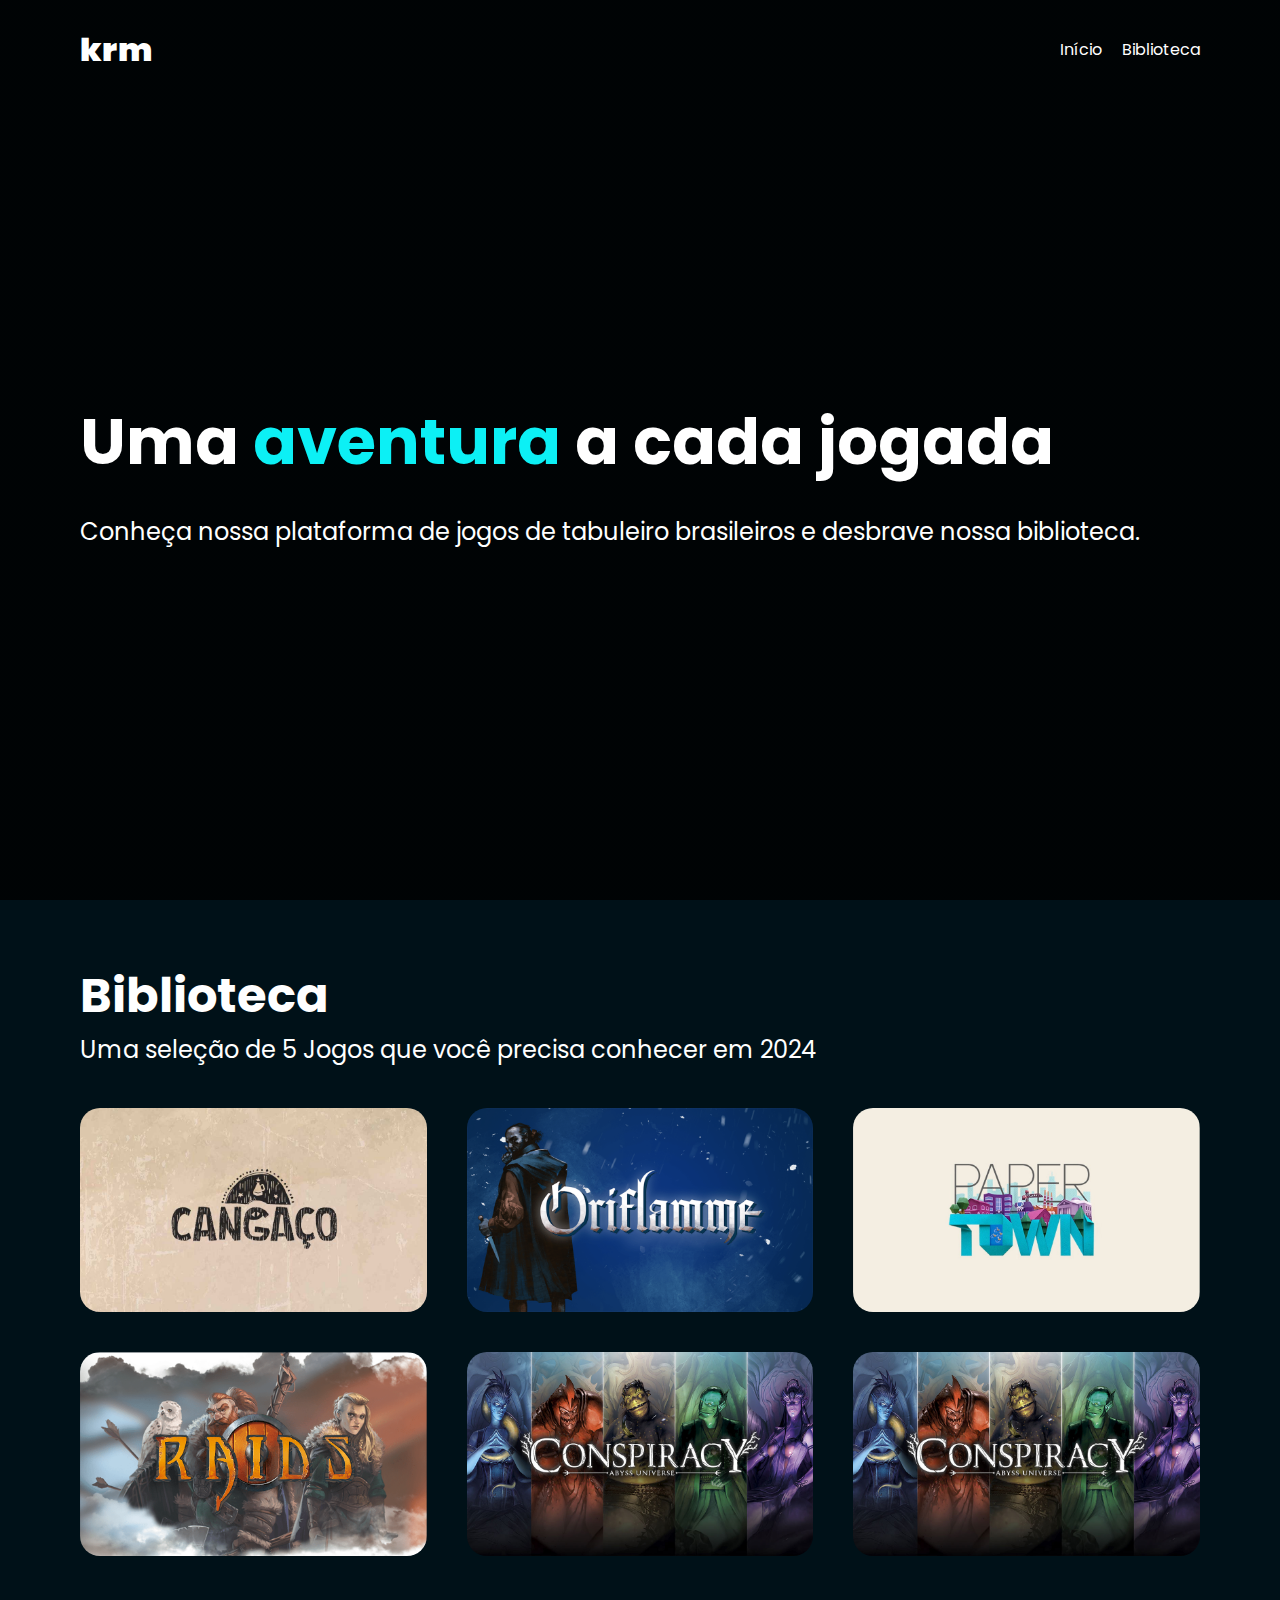
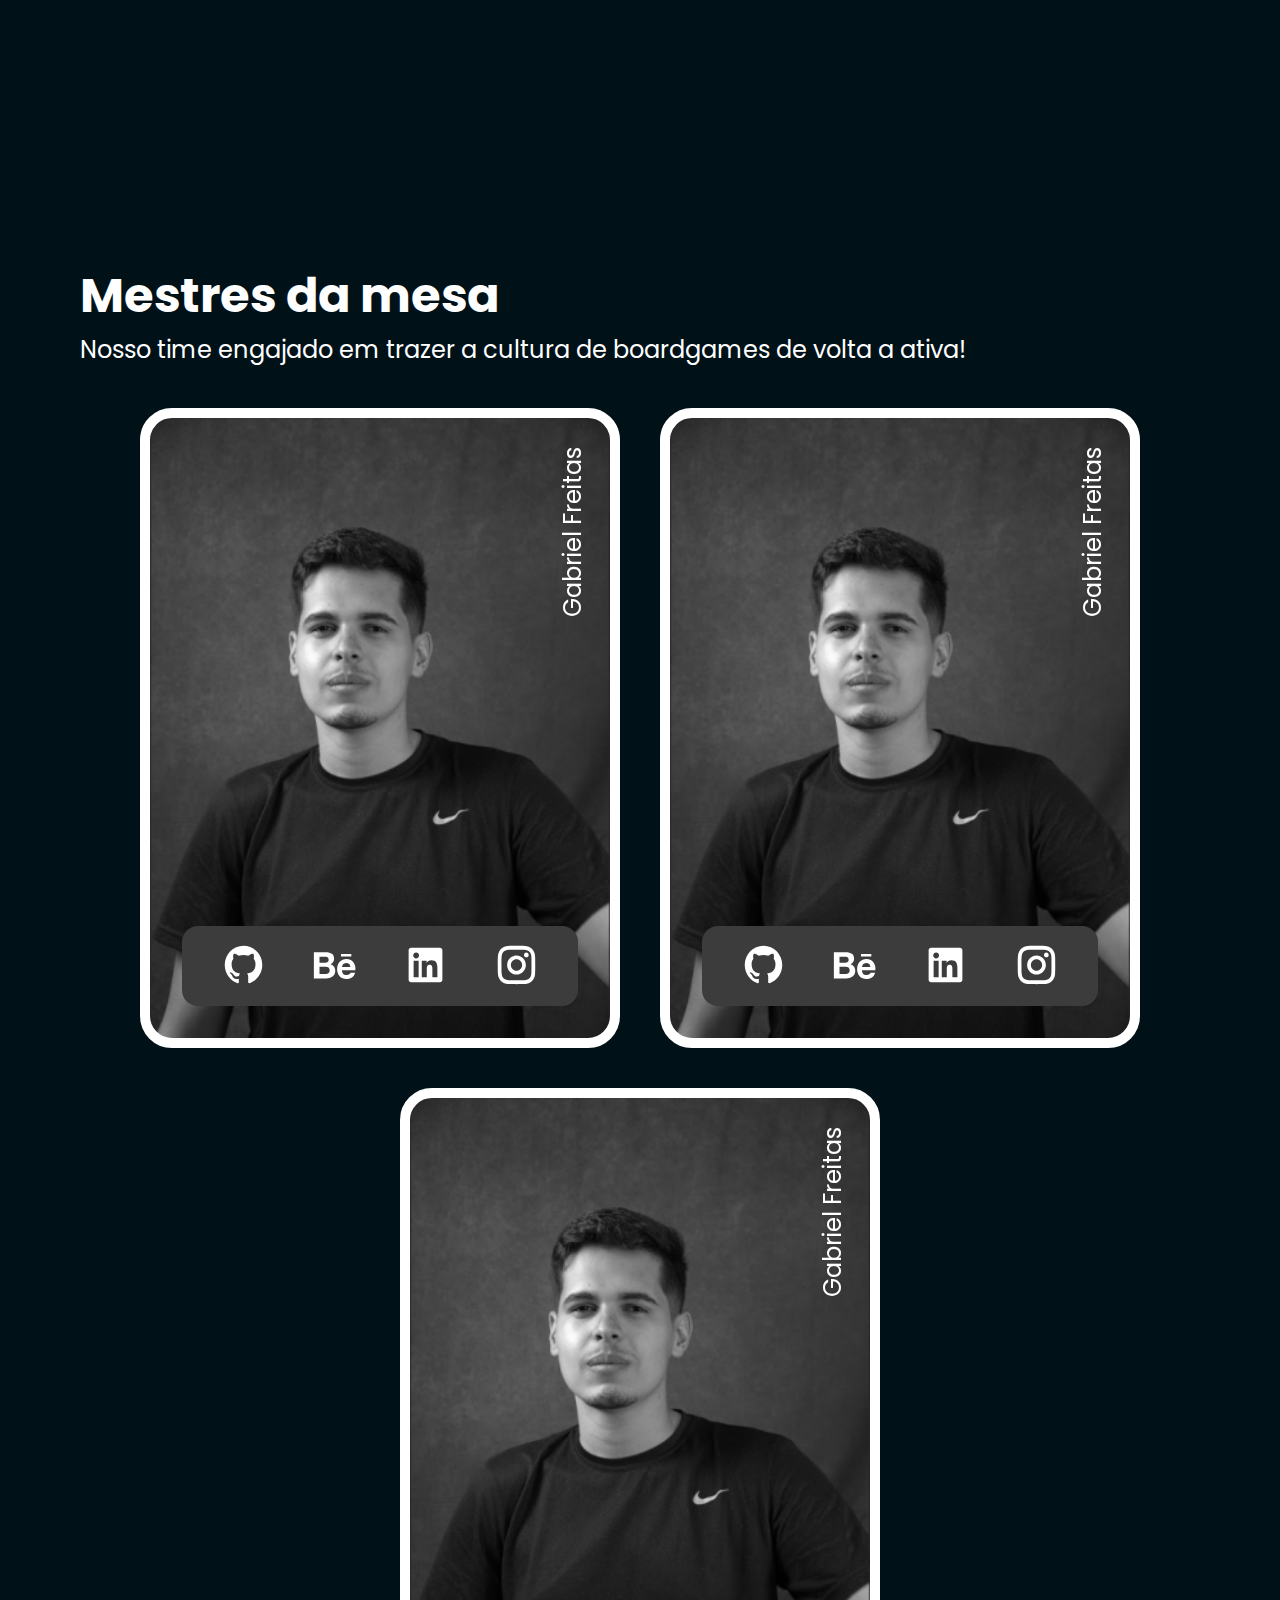
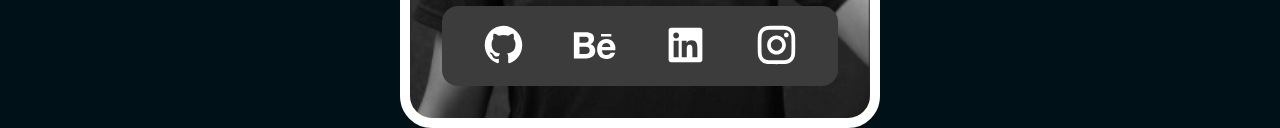
==== index.html @ 9cfc3ae7 "v0.1" ====
<!DOCTYPE html>
<html lang="en">

<head>
    <link rel="stylesheet" type="text/css" href="/css/hero.css">
    <link rel="stylesheet" type="text/css" href="css/style.css">
    <link rel="stylesheet" type="text/css" href="/css/base.css">
    <link rel="preconnect" href="https://fonts.googleapis.com">
    <link rel="preconnect" href="https://fonts.gstatic.com" crossorigin>    
    <link
        href="https://fonts.googleapis.com/css2?family=Crushed&family=Outfit:wght@100..900&family=Poppins:ital,wght@0,100;0,200;0,300;0,400;0,500;0,600;0,700;0,800;0,900;1,100;1,200;1,300;1,400;1,500;1,600;1,700;1,800;1,900&display=swap"
        rel="stylesheet">
    <meta charset="UTF-8">
    <meta name="viewport" content="width=device-width, initial-scale=1.0">
    <title>Kurumim Home</title>
</head>

<header>
    <h1 class="logo-krm"> <a href="/index.html">krm</a> </h1>
    <nav>
        <a href="#">Início</a>
        <a href="#">Biblioteca</a>
    </nav>
</header>

<body>
<!---Section Hero-Vídeo-->
    <section class="hero-video">
        <video autoplay muted loop>
            <source src="/videos/video-inicio.mp4" type="video/mp4">
            Seu navegador não suporta vídeos HTML5.
        </video>
        <div class="overlay"></div>
        <div class="hero-text">
            <h1>Uma <span>aventura</span> a cada jogada</h1>
            <p>Conheça nossa plataforma de jogos de tabuleiro brasileiros e desbrave nossa biblioteca.</p>
        </div>
    </section>
<!---Section Hero-Vídeo-End-->
<!---Section Biblioteca-->
    <section class="section-base library" >
        <div>
            <h2>Biblioteca</h2>
            <p>Uma seleção de 5 Jogos que você precisa conhecer em 2024</p>
        </div>
        <div class="img-tabletop">
            <div class="box">
                <a href="#" alt="Jogo Cangaço">
                    <img src="/images/jogo-cangaco-inicio.png" alt="Jogo Cangaço">
                </a>
                <a href="#" alt="Jogo Oriflamme">
                    <img src="/images/jogo-oriflamme-inicio.png" alt="Jogo Oriflamme">
                </a>
                <a href="#" alt="Jogo PaperTown">
                    <img src="/images/jogo-papertown-inicio.png" alt="Jogo PaperTown">
                </a>
            </div>
            <div class="box">
                <a href="#" alt="Jogo Raids">
                    <img src="/images/jogo-raids-inicio.png" alt="Jogo Raids">
                </a>
                <a href="#" alt="Jogo Conspiracy">
                    <img src="/images/jogo-conspiracy-inicio.png" alt="Jogo Conspiracy">
                </a>
                <a href="#" alt="Jogo Conspiracy">
                    <img src="/images/jogo-conspiracy-inicio.png" alt="Jogo Conspiracy">
                </a>
            </div>
        </div>
    </section>
<!---Section Biblioteca-End-->
<!---Section Profile-->
    <section class="section-base masters">
        <div>
            <h2>Mestres da mesa</h2>
            <p>Nosso time engajado em trazer a cultura de boardgames de volta a ativa!</p>
        </div>
        <div class="profiles">
            <div class="profile-card">
                <p>Gabriel Freitas</p>
                <div class="box-social">
                    <ul>
                        <li> <a href="#"> <img src="icons/github-fill.svg" alt="github"> </a>
                        </li>
                        <li> <a href="#"> <img src="/icons/behance-fill.svg" alt="github"> </a>
                        </li>                    
                        <li> <a href="#"> <img src="/icons/linkedin-box-fill.svg" alt="github"> </a>
                        </li>                    
                        <li> <a href="#"> <img src="/icons/instagram-line.svg" alt="github"> </a>
                        </li>
                    </ul>
                </div>
            </div>
            <div class="profile-card">
                <p>Gabriel Freitas</p>
                <div class="box-social">
                    <ul>
                        <li> <a href="#"> <img src="icons/github-fill.svg" alt="github"> </a>
                        <br>
                        </li>
                        <li> <a href="#"> <img src="/icons/behance-fill.svg" alt="github"> </a>
                        </li>                    
                        <li> <a href="#"> <img src="/icons/linkedin-box-fill.svg" alt="github"> </a>
                        </li>                    
                        <li> <a href="#"> <img src="/icons/instagram-line.svg" alt="github"> </a>
                        </li>
                    </ul>
                </div>
            </div>
            <div class="profile-card">
                <p>Gabriel Freitas</p>
                <div class="box-social">
                    <ul>
                        <li> <a href="#"> <img src="icons/github-fill.svg" alt="github"> </a>
                        <br>
                        </li>
                        <li> <a href="#"> <img src="/icons/behance-fill.svg" alt="github"> </a>
                        </li>                    
                        <li> <a href="#"> <img src="/icons/linkedin-box-fill.svg" alt="github"> </a>
                        </li>                    
                        <li> <a href="#"> <img src="/icons/instagram-line.svg" alt="github"> </a>
                        </li>
                    </ul>
                </div>
            </div>
        </div>
        
    </section>
<!---Section Profile-End-->

</body>
</html>
---- css/hero.css ----
/* Hero section */
.hero-video {
    display: flex;
    width: 100%;
    height: 100vh;
    padding: 0rem 5rem;
    padding-top: 60px;
    align-items: center;
    position: relative;
}

.hero-video video {
    position: absolute;
    top: 0;
    left: 0;
    width: 100%;
    height: 100%;
    object-fit: cover;
}

.overlay {
    position: absolute;
    top: 0;
    left: 0;
    width: 100%;
    height: 100%;
    background: linear-gradient(0deg, rgba(0, 0, 0, 0.80) 0%, rgba(0, 0, 0, 0.80) 100%);
}

.hero-text {
    display: flex;
    flex-direction: column;
    gap: 2.5em;
    z-index: 1;
}

.hero-text h1 {
    font-size: 4rem;
    line-height: 1em;
}

.hero-text span {
    color: var(--color-blue);
}
/* Hero section end*/
---- css/style.css ----
body {
    font-family: var(--body-font);
    line-height: 1.5;
    background-color: var(--body-color);
    min-height: 100vh;
    color: var(--color-ligth);
}

/* Header page */
header {
    display: flex;
    position: absolute;
    align-items: center;
    padding: 0rem 5rem;
    height: 6.25rem;
    width: 100%;
    z-index: 1000;
    justify-content: space-between;
}

nav {
    display: flex;
    gap: 20px;
}

.logo-krm {
    font-weight: 900;
    display: flex;
}

/* Header page end */

/* Section class */
section {
    display: flex;
}

.section-base {
    width: 100%;
    height: 100vh;
    padding: 0rem 5rem;
    padding-top: 60px;
}
/* Section class end */

/* Biblioteca */


.library {
    display: flex;
    flex-direction: column;
    gap: 40px;
}


.img-tabletop {
    display: flex;
    flex-wrap: wrap;
    gap: 40px;
}

.box {
    display: flex;
    width: 100%;
    flex-direction: row;
    gap: 40px;
}

.img-tabletop img {
    border-radius: 1.25rem;
}

/* Profile */

.masters {
    display: flex;
    flex-direction: column;
    gap: 40px;
}

.profiles {
    height: fit-content;
    flex-wrap: wrap;
    justify-content: center;
    display: flex;
    flex-direction: row;
    gap: 40px
}

.profile-card {
    display: flex;
    width: 30rem;
    height: 40rem;
    padding: 2rem 2rem;
    justify-content: center;
    border: 10px solid #fff;
    border-radius: 2rem;
    background-image: url(/images/perfil-gabriel.png);
    background-size: cover;
    background-repeat: no-repeat;
    filter: saturate(0%);
}

.profile-card:hover {
    filter: saturate(80%);
    transition: 0.5s;
}

/* Card profile */

.box-social {
    display: flex;
    height: 5rem;
    width: 100%;
    align-self: flex-end;
    padding: 1rem 1rem;
    border-radius: 1rem;
    background-color: var(--social-color);
}

.box-social li a {
    display: flex;
    flex-direction: column;
    align-items: center;
}

.box-social img {
    display: inline;
    width: 50%;
    height: 60%;
    color: #fff;
}

.profile-card p {
    position: absolute;
    top: 6rem;
    right: -3rem;
    transform: rotate(-90deg);
}
---- css/base.css ----
:root {
    --body-font: "Poppins", sans-serif;
    --color-orange: #B43D03;
    --color-orange-hover: #E7733F;
    --color-blue: #0CF0F5;
    --color-ligth: #fff;
    --body-color: #001118;
    --social-color: #3D3B44
}

* {
    margin: 0;
    padding: 0;
    box-sizing: border-box;
}

img {
    max-width: 100%;
    display: block;
}

ul, ol{
    display: flex;
    list-style: none;
}

a {
    text-decoration: none;
    color: var(--color-ligth);
    transition: .5s;
}

a:hover {
    color: var(--color-orange-hover)
}

p {
    font-size: 1.5rem;
}

h2 {
    font-size: 3rem;
}
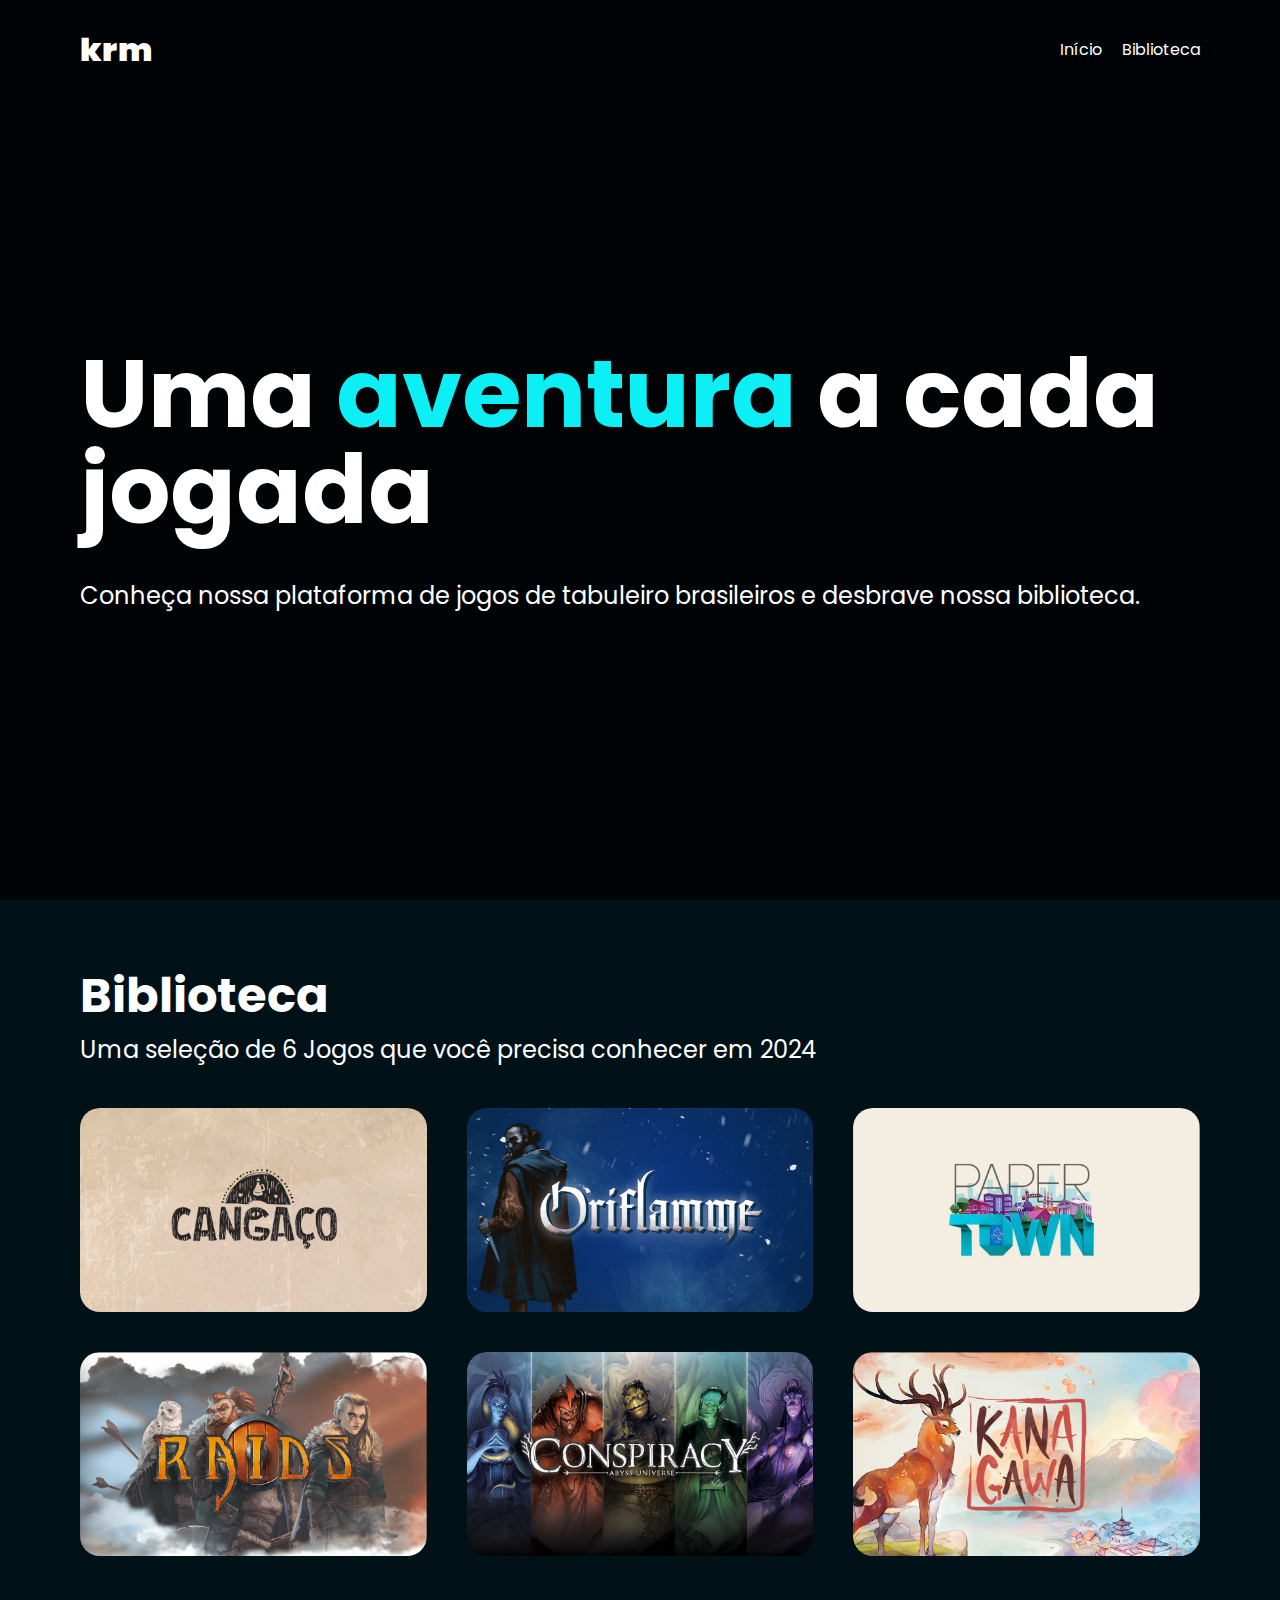
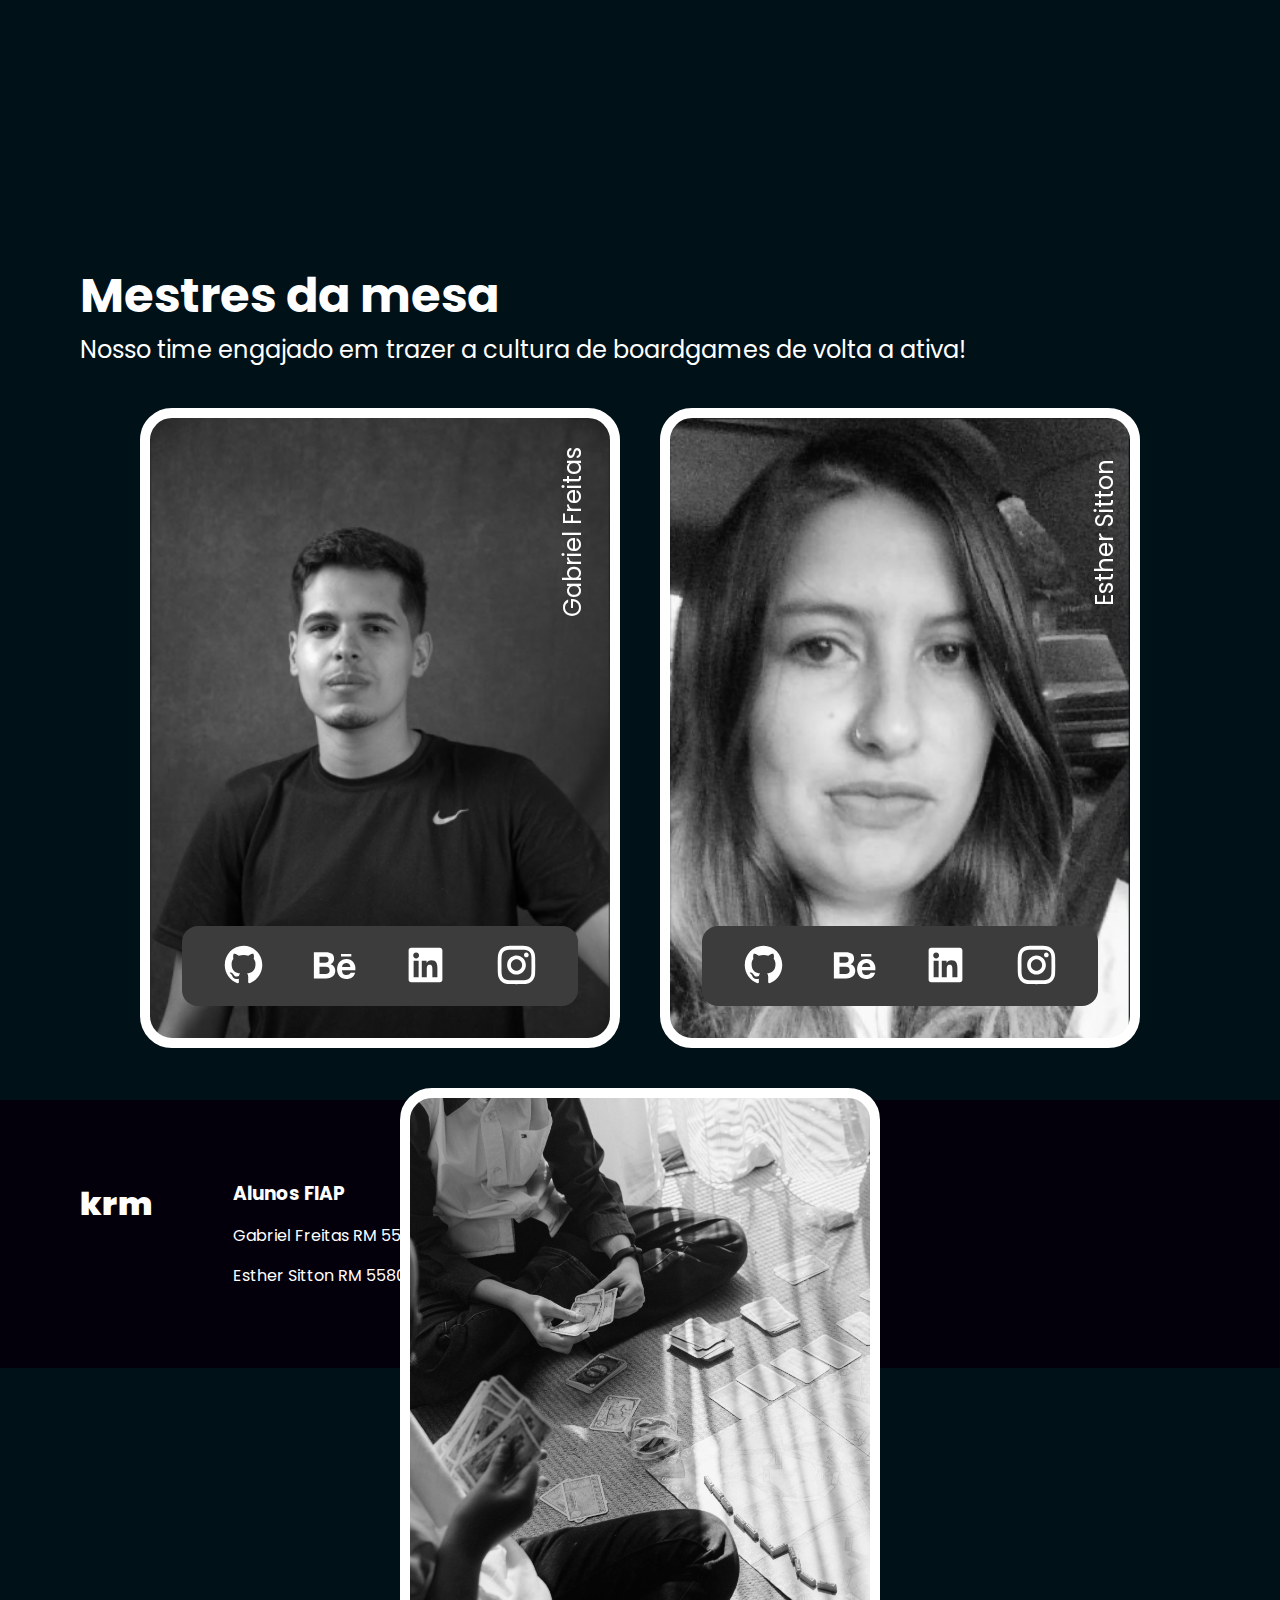
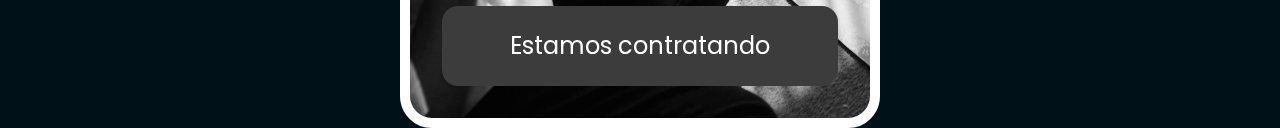
==== commit dc61eaa9: "v.0.2" ====
--- a/index.html
+++ b/index.html
@@ -1,5 +1,5 @@
 <!DOCTYPE html>
-<html lang="en">
+<html lang="pt-br">
 
 <head>
     <link rel="stylesheet" type="text/css" href="/css/hero.css">
@@ -18,14 +18,25 @@
 <header>
     <h1 class="logo-krm"> <a href="/index.html">krm</a> </h1>
     <nav>
-        <a href="#">Início</a>
-        <a href="#">Biblioteca</a>
+        <ul class="menu">
+            <li><a href="/index.html">Início</a></li>
+            <li>Biblioteca
+                <ul class="menu-wrap">
+                    <li><a href="/Pages/cangaco.html">Cangaço</li>
+                    <li><a href="/Pages/oriflamme.html">Oriflamme</a></li>
+                    <li><a href="/Pages/papertown.html">PaperTown</a></li>
+                    <li><a href="/Pages/raids.html">Raids</a></li>
+                    <li><a href="/Pages/conspiracy.html">Conspiracy</a></li>
+                    <li><a href="/Pages/kanagawa.html">Kanagawa</a></li>
+                </ul>
+            </li>
+        </ul>
     </nav>
 </header>
 
 <body>
 <!---Section Hero-Vídeo-->
-    <section class="hero-video">
+    <main class="hero-video">
         <video autoplay muted loop>
             <source src="/videos/video-inicio.mp4" type="video/mp4">
             Seu navegador não suporta vídeos HTML5.
@@ -35,35 +46,35 @@
             <h1>Uma <span>aventura</span> a cada jogada</h1>
             <p>Conheça nossa plataforma de jogos de tabuleiro brasileiros e desbrave nossa biblioteca.</p>
         </div>
-    </section>
+    </main>
 <!---Section Hero-Vídeo-End-->
 <!---Section Biblioteca-->
-    <section class="section-base library" >
+    <section class="section-base div-text" >
         <div>
             <h2>Biblioteca</h2>
-            <p>Uma seleção de 5 Jogos que você precisa conhecer em 2024</p>
+            <p>Uma seleção de 6 Jogos que você precisa conhecer em 2024</p>
         </div>
         <div class="img-tabletop">
             <div class="box">
-                <a href="#" alt="Jogo Cangaço">
+                <a href="/Pages/cangaco.html" alt="Jogo Cangaço">
                     <img src="/images/jogo-cangaco-inicio.png" alt="Jogo Cangaço">
                 </a>
-                <a href="#" alt="Jogo Oriflamme">
+                <a href="/Pages/oriflamme.html" alt="Jogo Oriflamme">
                     <img src="/images/jogo-oriflamme-inicio.png" alt="Jogo Oriflamme">
                 </a>
-                <a href="#" alt="Jogo PaperTown">
+                <a href="/Pages/papertown.html" alt="Jogo PaperTown">
                     <img src="/images/jogo-papertown-inicio.png" alt="Jogo PaperTown">
                 </a>
             </div>
             <div class="box">
-                <a href="#" alt="Jogo Raids">
+                <a href="/Pages/raids.html" alt="Jogo Raids">
                     <img src="/images/jogo-raids-inicio.png" alt="Jogo Raids">
                 </a>
-                <a href="#" alt="Jogo Conspiracy">
+                <a href="Pages/conspiracy.html" alt="Jogo Conspiracy">
                     <img src="/images/jogo-conspiracy-inicio.png" alt="Jogo Conspiracy">
                 </a>
-                <a href="#" alt="Jogo Conspiracy">
-                    <img src="/images/jogo-conspiracy-inicio.png" alt="Jogo Conspiracy">
+                <a href="/Pages/kanagawa.html" alt="Jogo Kanagaua">
+                    <img src="/images/jogo-kanagawa-inicio.png" alt="Jogo Kanagaua">
                 </a>
             </div>
         </div>
@@ -77,56 +88,53 @@
         </div>
         <div class="profiles">
             <div class="profile-card">
-                <p>Gabriel Freitas</p>
+            <p>Gabriel Freitas</p>
+            <div class="box-social">
+                <ul>
+                    <li> <a href="https://github.com/GabrielUXBR" target="_blank"> <img src="icons/github-fill.svg" alt="github"> </a>
+                    </li>
+                    <li> <a href="behance.net/GabrieFreitas" target="_blank"> <img src="/icons/behance-fill.svg" alt="Behance"> </a>
+                    </li>                    
+                    <li> <a href="https://www.linkedin.com/in/gabriel-freitas-391772218/" target="_blank"> <img src="/icons/linkedin-box-fill.svg" alt="LinkedIn"> </a>
+                    </li>                    
+                    <li> <a href="https://www.instagram.com/gabriel.uxbr/" target="_blank"> <img src="/icons/instagram-line.svg" alt="Instagram"> </a>
+                    </li>
+                </ul>
+            </div>
+            </div>
+            <div class="profile-card profile-card-esther">
+                <p>Esther Sitton</p>
                 <div class="box-social">
                     <ul>
-                        <li> <a href="#"> <img src="icons/github-fill.svg" alt="github"> </a>
+                        <li> <a href="https://github.com/esitton" target="_blank"> <img src="icons/github-fill.svg" alt="github"> </a>
                         </li>
-                        <li> <a href="#"> <img src="/icons/behance-fill.svg" alt="github"> </a>
+                        <li> <a href="https://www.behance.net/esthersitton" target="_blank"> <img src="/icons/behance-fill.svg" alt="Behance"> </a>
                         </li>                    
-                        <li> <a href="#"> <img src="/icons/linkedin-box-fill.svg" alt="github"> </a>
+                        <li> <a href="https://www.linkedin.com/in/esthersitton" target="_blank"> <img src="/icons/linkedin-box-fill.svg" alt="LinkedIn"> </a>
                         </li>                    
-                        <li> <a href="#"> <img src="/icons/instagram-line.svg" alt="github"> </a>
+                        <li> <a href="https://www.instagram.com/estherzinha" target="_blank"> <img src="/icons/instagram-line.svg" alt="Instagram"> </a>
                         </li>
                     </ul>
                 </div>
             </div>
-            <div class="profile-card">
-                <p>Gabriel Freitas</p>
+            <div class="profile-card-none">
                 <div class="box-social">
-                    <ul>
-                        <li> <a href="#"> <img src="icons/github-fill.svg" alt="github"> </a>
-                        <br>
-                        </li>
-                        <li> <a href="#"> <img src="/icons/behance-fill.svg" alt="github"> </a>
-                        </li>                    
-                        <li> <a href="#"> <img src="/icons/linkedin-box-fill.svg" alt="github"> </a>
-                        </li>                    
-                        <li> <a href="#"> <img src="/icons/instagram-line.svg" alt="github"> </a>
-                        </li>
-                    </ul>
-                </div>
-            </div>
-            <div class="profile-card">
-                <p>Gabriel Freitas</p>
-                <div class="box-social">
-                    <ul>
-                        <li> <a href="#"> <img src="icons/github-fill.svg" alt="github"> </a>
-                        <br>
-                        </li>
-                        <li> <a href="#"> <img src="/icons/behance-fill.svg" alt="github"> </a>
-                        </li>                    
-                        <li> <a href="#"> <img src="/icons/linkedin-box-fill.svg" alt="github"> </a>
-                        </li>                    
-                        <li> <a href="#"> <img src="/icons/instagram-line.svg" alt="github"> </a>
-                        </li>
-                    </ul>
+                    <p>Estamos contratando</p>
                 </div>
             </div>
         </div>
-        
     </section>
 <!---Section Profile-End-->
 
 </body>
+
+<footer>
+    <h1 class="logo-krm"> <a href="/index.html">krm</a> </h1>
+    <ul class="footer-ul">
+        <li><h3>Alunos FIAP</h3></li>
+        <li>Gabriel Freitas RM 554368</li>
+        <li>Esther Sitton RM 558081</li>
+    </ul>
+</footer>
+
 </html>
--- a/css/hero.css
+++ b/css/hero.css
@@ -35,11 +35,66 @@
 }
 
 .hero-text h1 {
-    font-size: 4rem;
+    font-size: 6rem;
     line-height: 1em;
 }
 
 .hero-text span {
     color: var(--color-blue);
 }
-/* Hero section end*/+/* Hero section end*/
+
+/* Hero section games*/
+
+.hero-video-game {
+    display: flex;
+    width: 100%;
+    height: 100vh;
+    padding: 5rem 5rem;
+    padding-top: 60px;
+    align-items: end;
+    position: relative;
+}
+
+.hero-video-game video {
+    position: absolute;
+    top: 0;
+    left: 0;
+    width: 100%;
+    height: 100%;
+    object-fit: cover;
+}
+
+.overlay-game {
+    position: absolute;
+    top: 0;
+    left: 0;
+    width: 100%;
+    height: 100%;
+    background: linear-gradient(0deg, rgba(0, 0, 0, 0.80) 0%, rgba(0, 0, 0, 0.80) 100%);
+}
+
+.hero-text-game {
+    display: flex;
+    flex-direction: column;
+    gap: 2.5em;
+    z-index: 1;
+}
+
+.hero-text-game span {
+    color: var(--color-ligth);
+    font-weight: 200;
+}
+
+.hero-text-game div {
+    display: flex;
+    flex-direction: column;
+}
+
+.hero-text-game h1 {
+    font-size: 6rem;
+    line-height: 1em;
+}
+
+
+/* Hero section */--- a/css/style.css
+++ b/css/style.css
@@ -1,27 +1,3 @@
-body {
-    font-family: var(--body-font);
-    line-height: 1.5;
-    background-color: var(--body-color);
-    min-height: 100vh;
-    color: var(--color-ligth);
-}
-
-/* Header page */
-header {
-    display: flex;
-    position: absolute;
-    align-items: center;
-    padding: 0rem 5rem;
-    height: 6.25rem;
-    width: 100%;
-    z-index: 1000;
-    justify-content: space-between;
-}
-
-nav {
-    display: flex;
-    gap: 20px;
-}
 
 .logo-krm {
     font-weight: 900;
@@ -30,10 +6,6 @@
 
 /* Header page end */
 
-/* Section class */
-section {
-    display: flex;
-}
 
 .section-base {
     width: 100%;
@@ -46,7 +18,7 @@
 /* Biblioteca */
 
 
-.library {
+.div-text { /* Esta classe afeta todos os textos da segunda section da versão atual, todas que há um h2 e um p/article */
     display: flex;
     flex-direction: column;
     gap: 40px;
@@ -86,6 +58,8 @@
     flex-direction: row;
     gap: 40px
 }
+
+/* Card profile gabriel-default */
 
 .profile-card {
     display: flex;
@@ -106,6 +80,55 @@
     transition: 0.5s;
 }
 
+/* Card profile esther */
+
+.profile-card-esther {
+    display: flex;
+    width: 30rem;
+    height: 40rem;
+    padding: 2rem 2rem;
+    justify-content: center;
+    border: 10px solid #fff;
+    border-radius: 2rem;
+    background-image: url(/images/perfil-esther.png);
+    background-size: cover;
+    background-repeat: no-repeat;
+    filter: saturate(0%);
+}
+
+.profile-card-esther:hover {
+    filter: saturate(80%);
+    transition: 0.5s;
+}
+
+/* Card profile estamos-contatando */
+
+.profile-card-none {
+    display: flex;
+    width: 30rem;
+    height: 40rem;
+    padding: 2rem 2rem;
+    justify-content: center;
+    border: 10px solid #fff;
+    border-radius: 2rem;
+    background-image: url(/images/perfil-3.jpg);
+    background-size: cover;
+    background-repeat: no-repeat;
+    filter: saturate(0%);
+}
+
+.profile-card-none div {
+    display: flex;
+    justify-content: center;
+    align-items: center;
+}
+
+.profile-card-none:hover {
+    filter: saturate(80%);
+    transition: 0.5s;
+}
+
+
 /* Card profile */
 
 .box-social {
@@ -136,4 +159,57 @@
     top: 6rem;
     right: -3rem;
     transform: rotate(-90deg);
+}
+
+/* Game section */
+.img-section {
+    display: flex;
+    flex-direction: column;
+    height: fit-content;
+    gap: 2rem;
+}
+
+/* Game Description */
+
+.game-description {
+    display: flex;
+    gap: 3rem;
+}
+
+.game-description article {
+    font-size: 1.5rem;
+}
+
+.game-description ul {
+    display: flex;
+    gap: 20px
+}
+
+.game-description li {
+    display: flex;
+    flex-direction: column;
+    justify-content: center;
+    align-items: center;
+    width: 15rem;
+    height: 10rem;
+    gap: 1rem;
+    border: 1px solid #fff;
+    border-radius: 1.5rem;
+    text-align: center;
+    font-size: 1rem;
+}
+
+.game-description li:hover {
+    background-color: var(--color-orange-hover);
+    transition: 0.5s;
+}
+
+.game-description img {
+    width: 1.8rem;
+}
+
+.footer-ul {
+    display: flex;
+    flex-direction: column;
+    gap: 1rem;
 }--- a/css/base.css
+++ b/css/base.css
@@ -5,13 +5,35 @@
     --color-blue: #0CF0F5;
     --color-ligth: #fff;
     --body-color: #001118;
-    --social-color: #3D3B44
+    --social-color: #3D3B44;
+    --footer-color: #03000C;
+    --wrap-menu-color: #252525;
 }
 
 * {
     margin: 0;
     padding: 0;
     box-sizing: border-box;
+}
+
+/* Header page */
+header {
+    display: flex;
+    position: absolute;
+    align-items: center;
+    padding: 0rem 5rem;
+    height: 6.25rem;
+    width: 100%;
+    z-index: 1000;
+    justify-content: space-between;
+}
+
+body {
+    font-family: var(--body-font);
+    line-height: 1.5;
+    background-color: var(--body-color);
+    min-height: 100vh;
+    color: var(--color-ligth);
 }
 
 img {
@@ -38,6 +60,47 @@
     font-size: 1.5rem;
 }
 
+/* H2 class */
 h2 {
     font-size: 3rem;
-}+}
+
+/* Section class */
+section {
+    display: flex;
+}
+
+nav {
+    display: flex;
+    gap: 20px;
+}
+
+.menu {
+    position: relative;
+    display: flex;
+    gap: 20px;
+}
+
+.menu-wrap {
+    position: absolute;
+    display: none;
+    flex-direction: column;
+    top: 1.5rem;
+    background-color: var(--wrap-menu-color);
+    padding: 12px;
+    border-radius: 0.5rem;
+}
+
+.menu li:hover ul, .menu li.over ul{
+    display:block;
+}
+
+
+footer {
+    background-color: var(--footer-color);
+    display: flex;
+    width: auto;
+    padding: 5rem;
+    align-items: flex-start;
+    gap: 5rem;  
+}
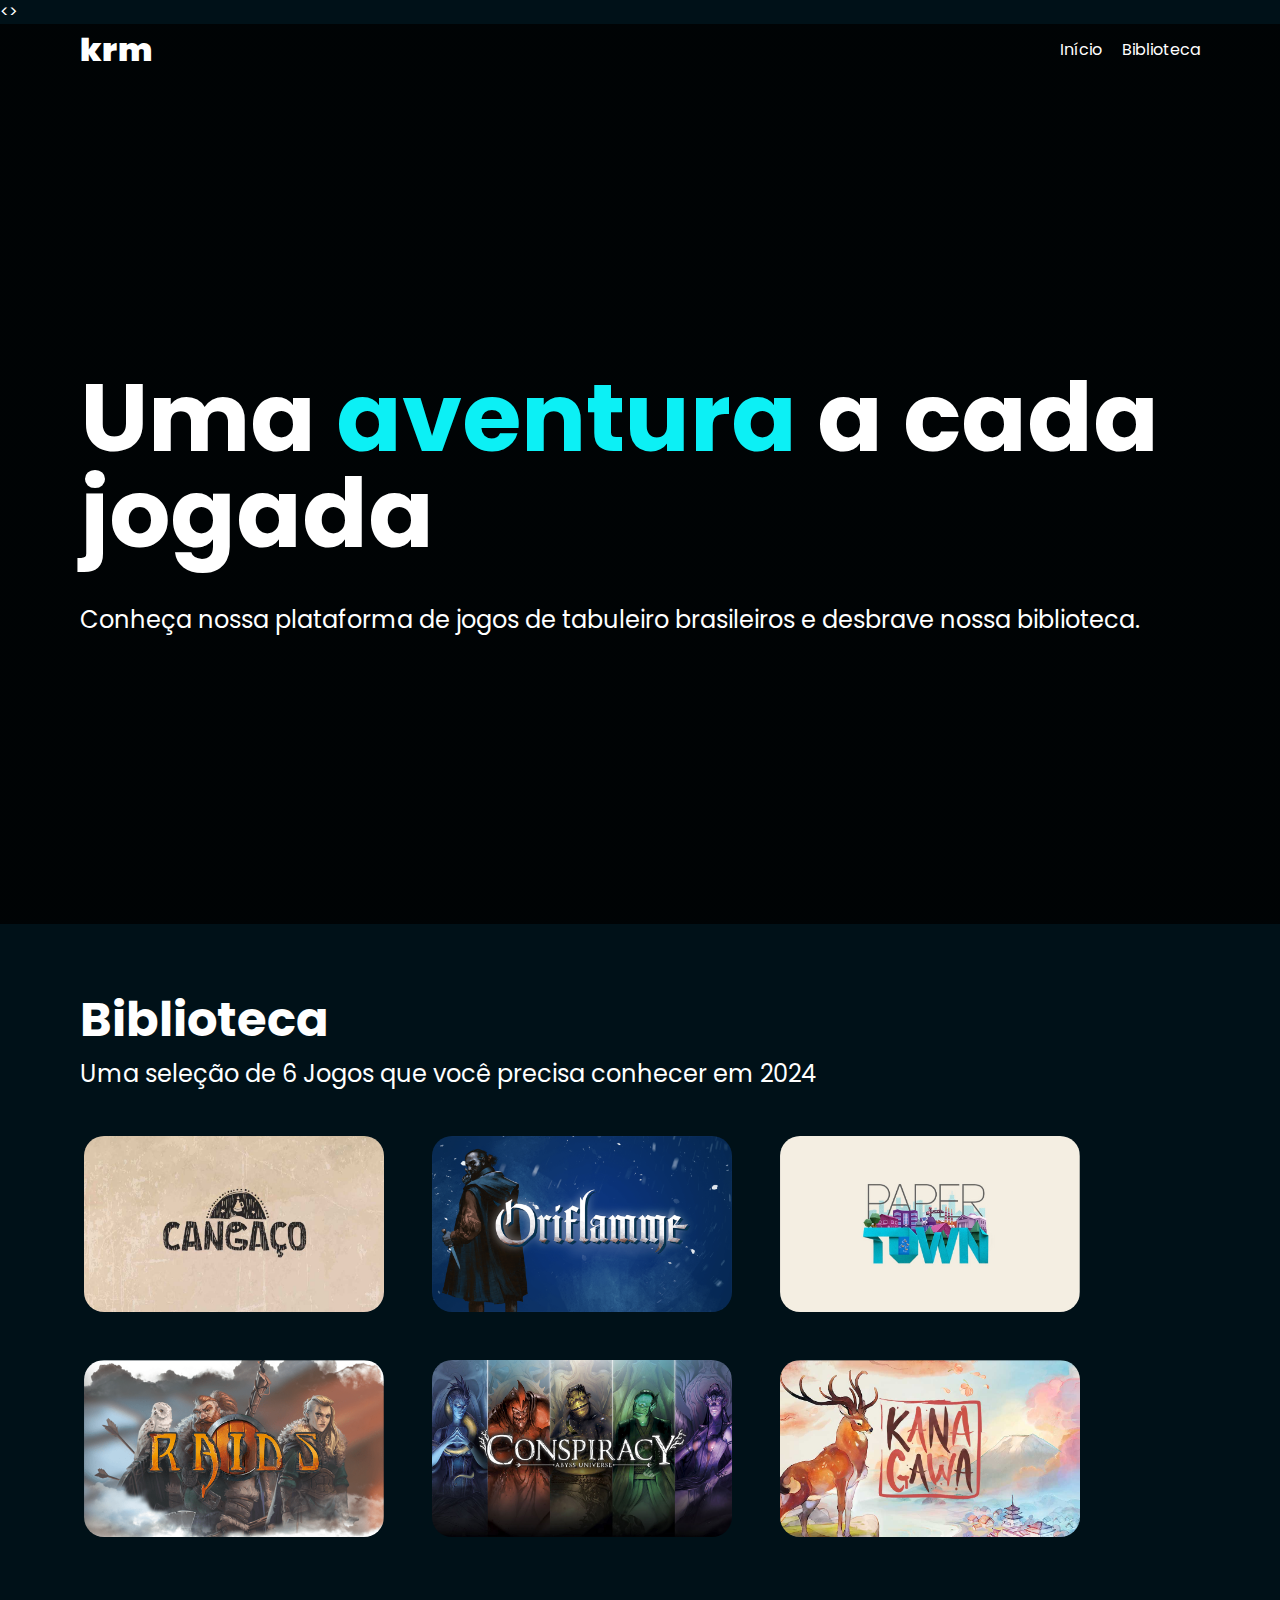
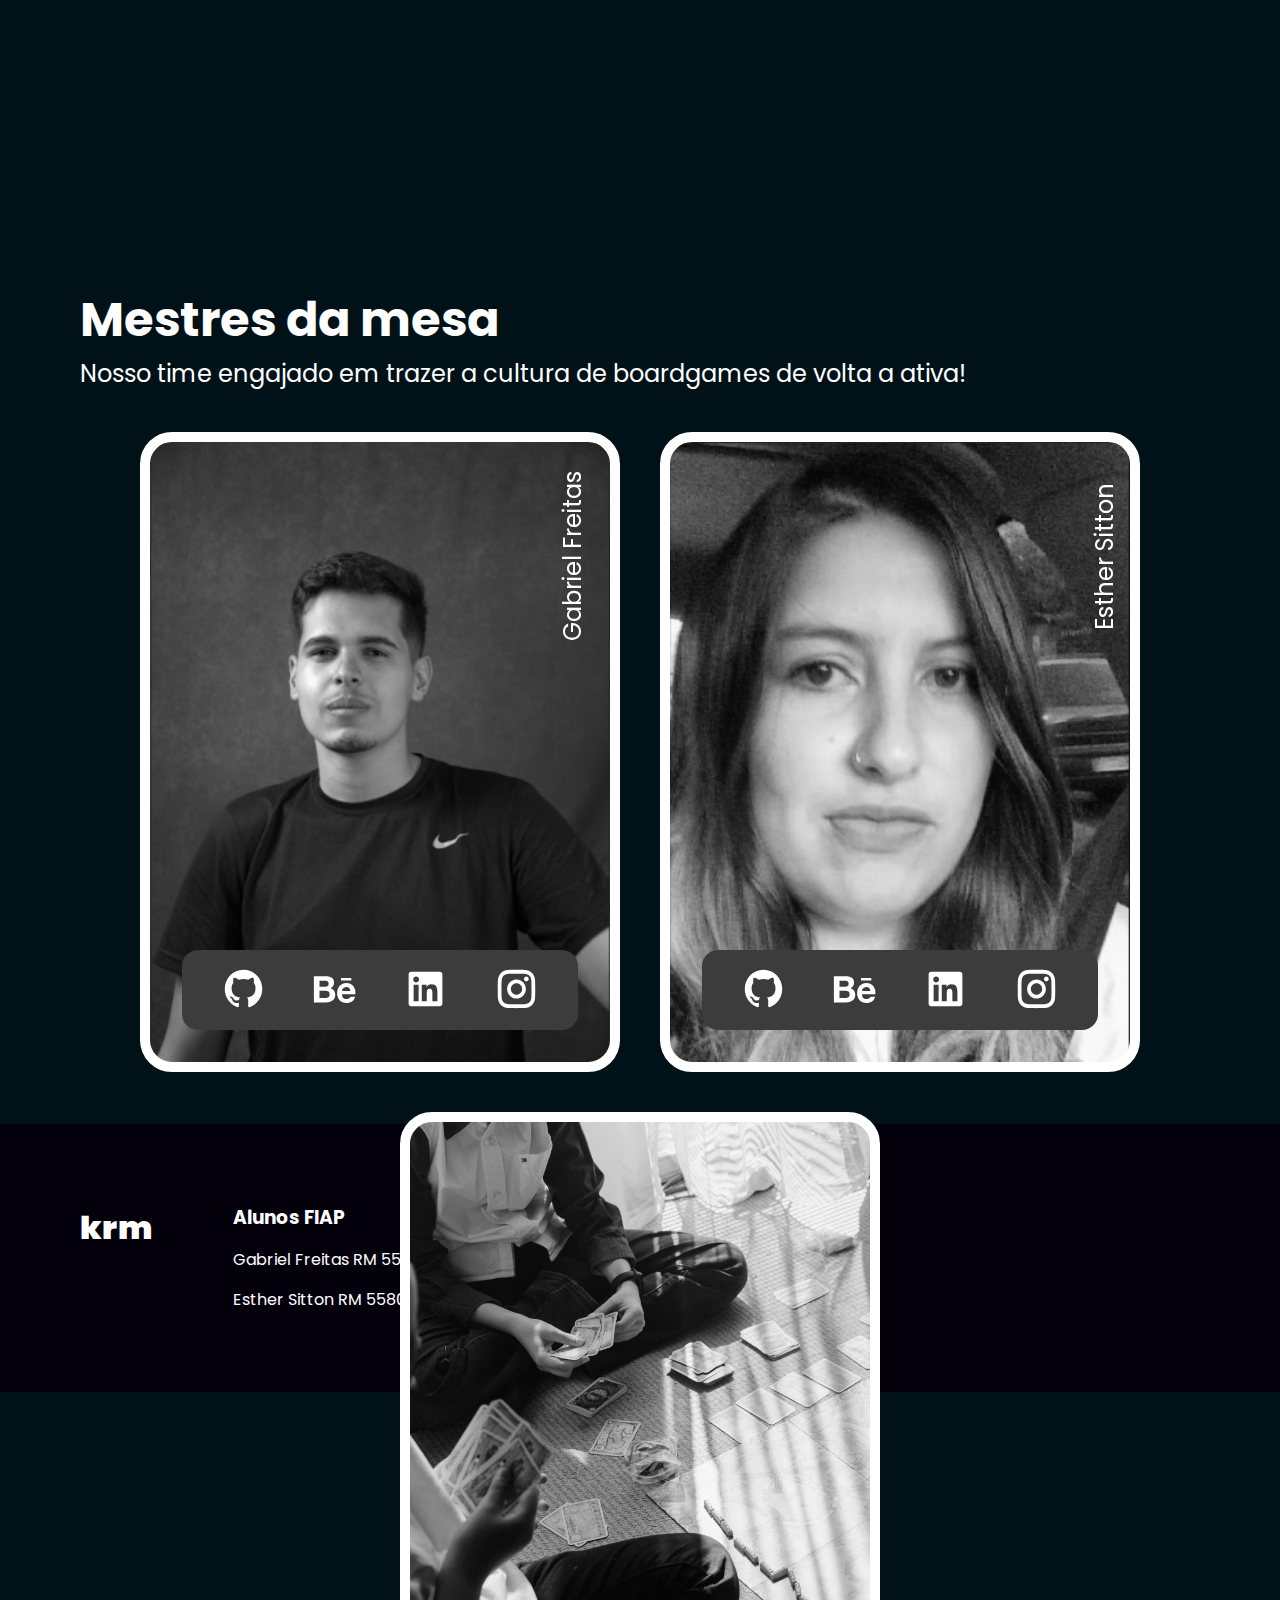
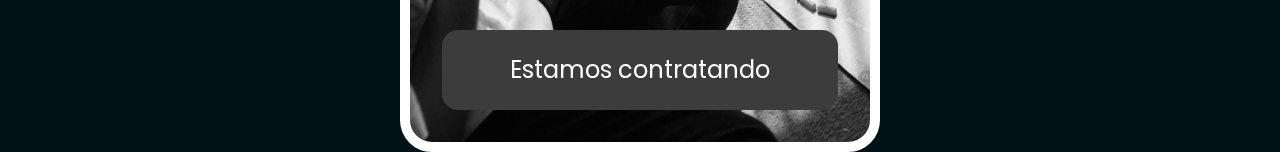
==== commit 61aa84d7: "V.1" ====
--- a/index.html
+++ b/index.html
@@ -12,6 +12,7 @@
         rel="stylesheet">
     <meta charset="UTF-8">
     <meta name="viewport" content="width=device-width, initial-scale=1.0">
+    
     <title>Kurumim Home</title>
 </head>
 
@@ -34,7 +35,7 @@
     </nav>
 </header>
 
-<body>
+<>
 <!---Section Hero-Vídeo-->
     <main class="hero-video">
         <video autoplay muted loop>
@@ -49,7 +50,7 @@
     </main>
 <!---Section Hero-Vídeo-End-->
 <!---Section Biblioteca-->
-    <section class="section-base div-text" >
+    <div class="section-base div-text" >
         <div>
             <h2>Biblioteca</h2>
             <p>Uma seleção de 6 Jogos que você precisa conhecer em 2024</p>
@@ -59,24 +60,37 @@
                 <a href="/Pages/cangaco.html" alt="Jogo Cangaço">
                     <img src="/images/jogo-cangaco-inicio.png" alt="Jogo Cangaço">
                 </a>
+            </div>
+            <div class="box">
                 <a href="/Pages/oriflamme.html" alt="Jogo Oriflamme">
                     <img src="/images/jogo-oriflamme-inicio.png" alt="Jogo Oriflamme">
                 </a>
+            </div>
+            <div class="box">
                 <a href="/Pages/papertown.html" alt="Jogo PaperTown">
                     <img src="/images/jogo-papertown-inicio.png" alt="Jogo PaperTown">
                 </a>
-            </div>
+            </div></div>
+            <div class="img-tabletop">
             <div class="box">
                 <a href="/Pages/raids.html" alt="Jogo Raids">
                     <img src="/images/jogo-raids-inicio.png" alt="Jogo Raids">
                 </a>
+            </div>
+
+            <div class="box">
                 <a href="Pages/conspiracy.html" alt="Jogo Conspiracy">
                     <img src="/images/jogo-conspiracy-inicio.png" alt="Jogo Conspiracy">
                 </a>
+            </div>
+            <div class="box">
                 <a href="/Pages/kanagawa.html" alt="Jogo Kanagaua">
                     <img src="/images/jogo-kanagawa-inicio.png" alt="Jogo Kanagaua">
                 </a>
             </div>
+    </div>
+    
+        </div>
         </div>
     </section>
 <!---Section Biblioteca-End-->
@@ -125,7 +139,7 @@
         </div>
     </section>
 <!---Section Profile-End-->
-
+<script src="/index.js"></script>
 </body>
 
 <footer>
--- a/css/style.css
+++ b/css/style.css
@@ -33,13 +33,25 @@
 
 .box {
     display: flex;
-    width: 100%;
+    width: 300px;
     flex-direction: row;
     gap: 40px;
+    margin: 4px;
+    transform: scale(1);
+    perspective: 100px;
+}
+.box:hover{
+        z-index: 10;
+        transform: scale(1.3);
+}
+.box,
+.box img {
+transition: all 250ms ease-out;
 }
 
 .img-tabletop img {
     border-radius: 1.25rem;
+    
 }
 
 /* Profile */
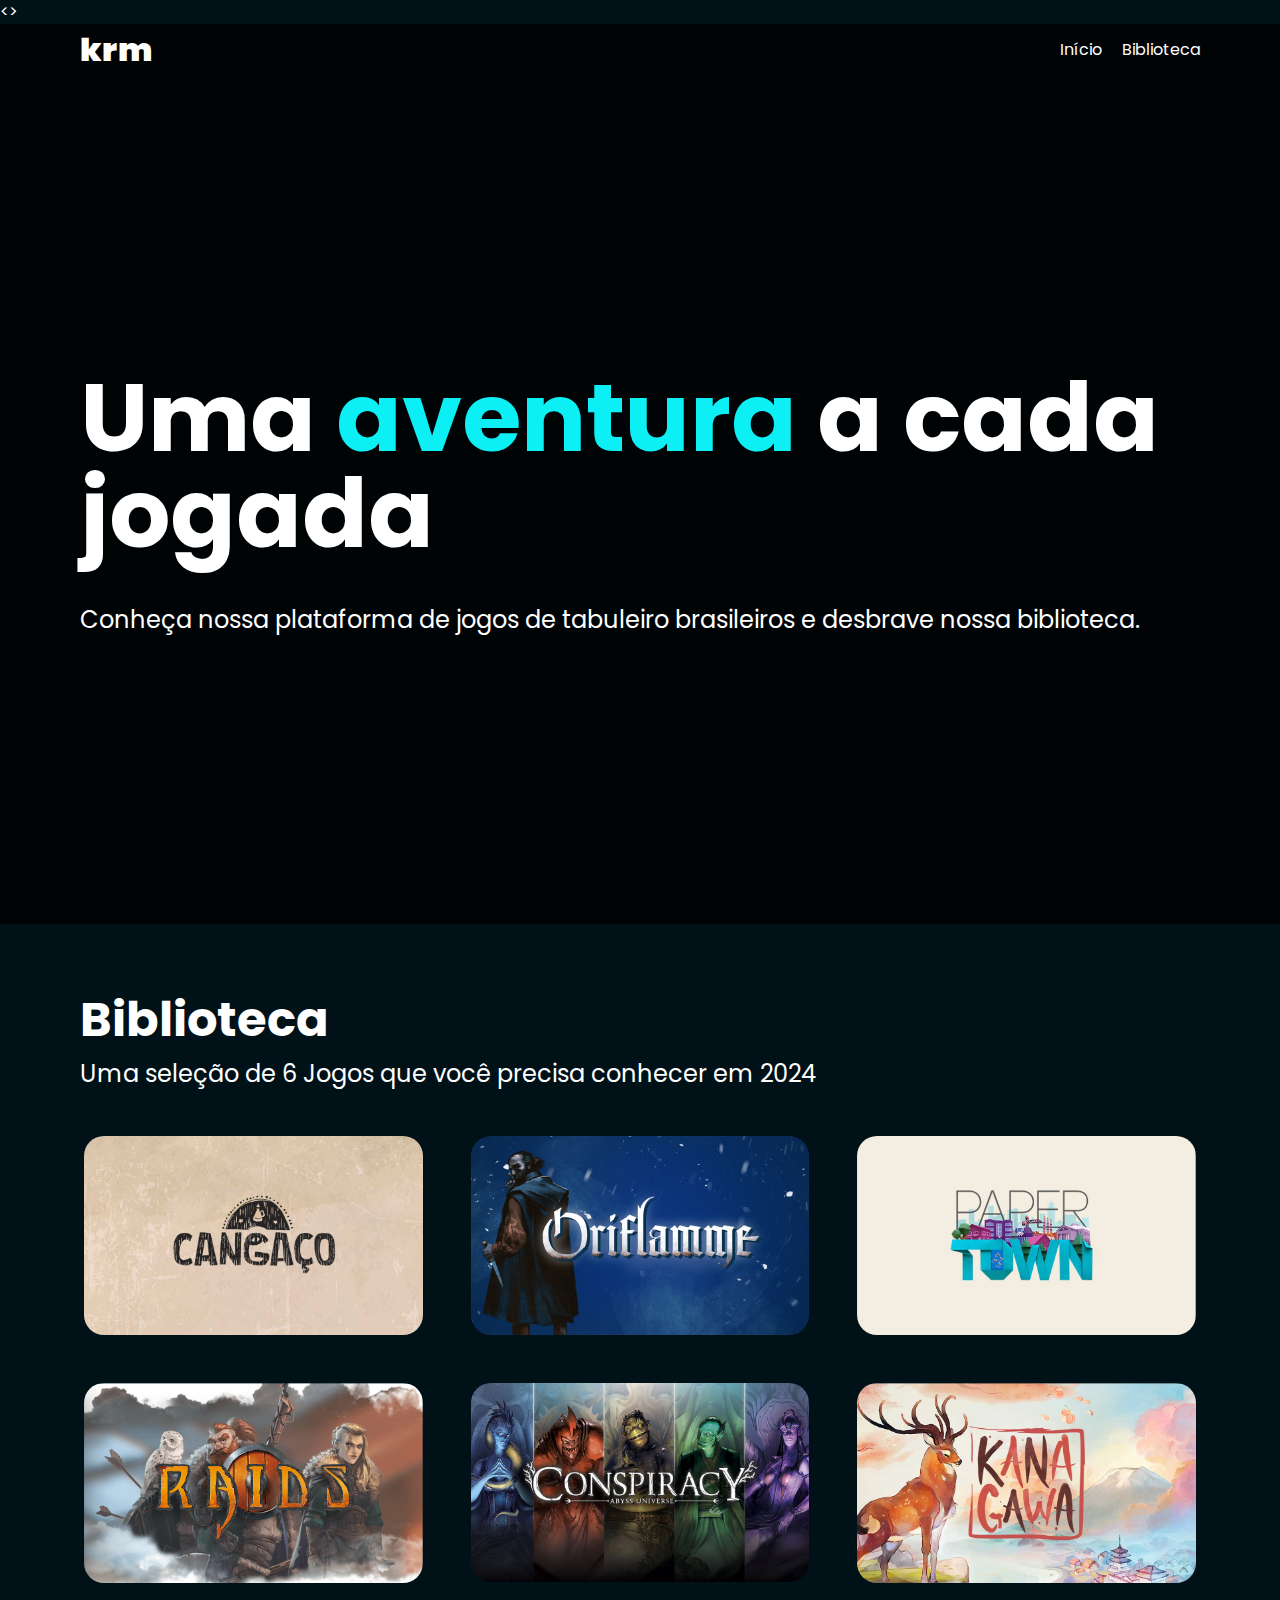
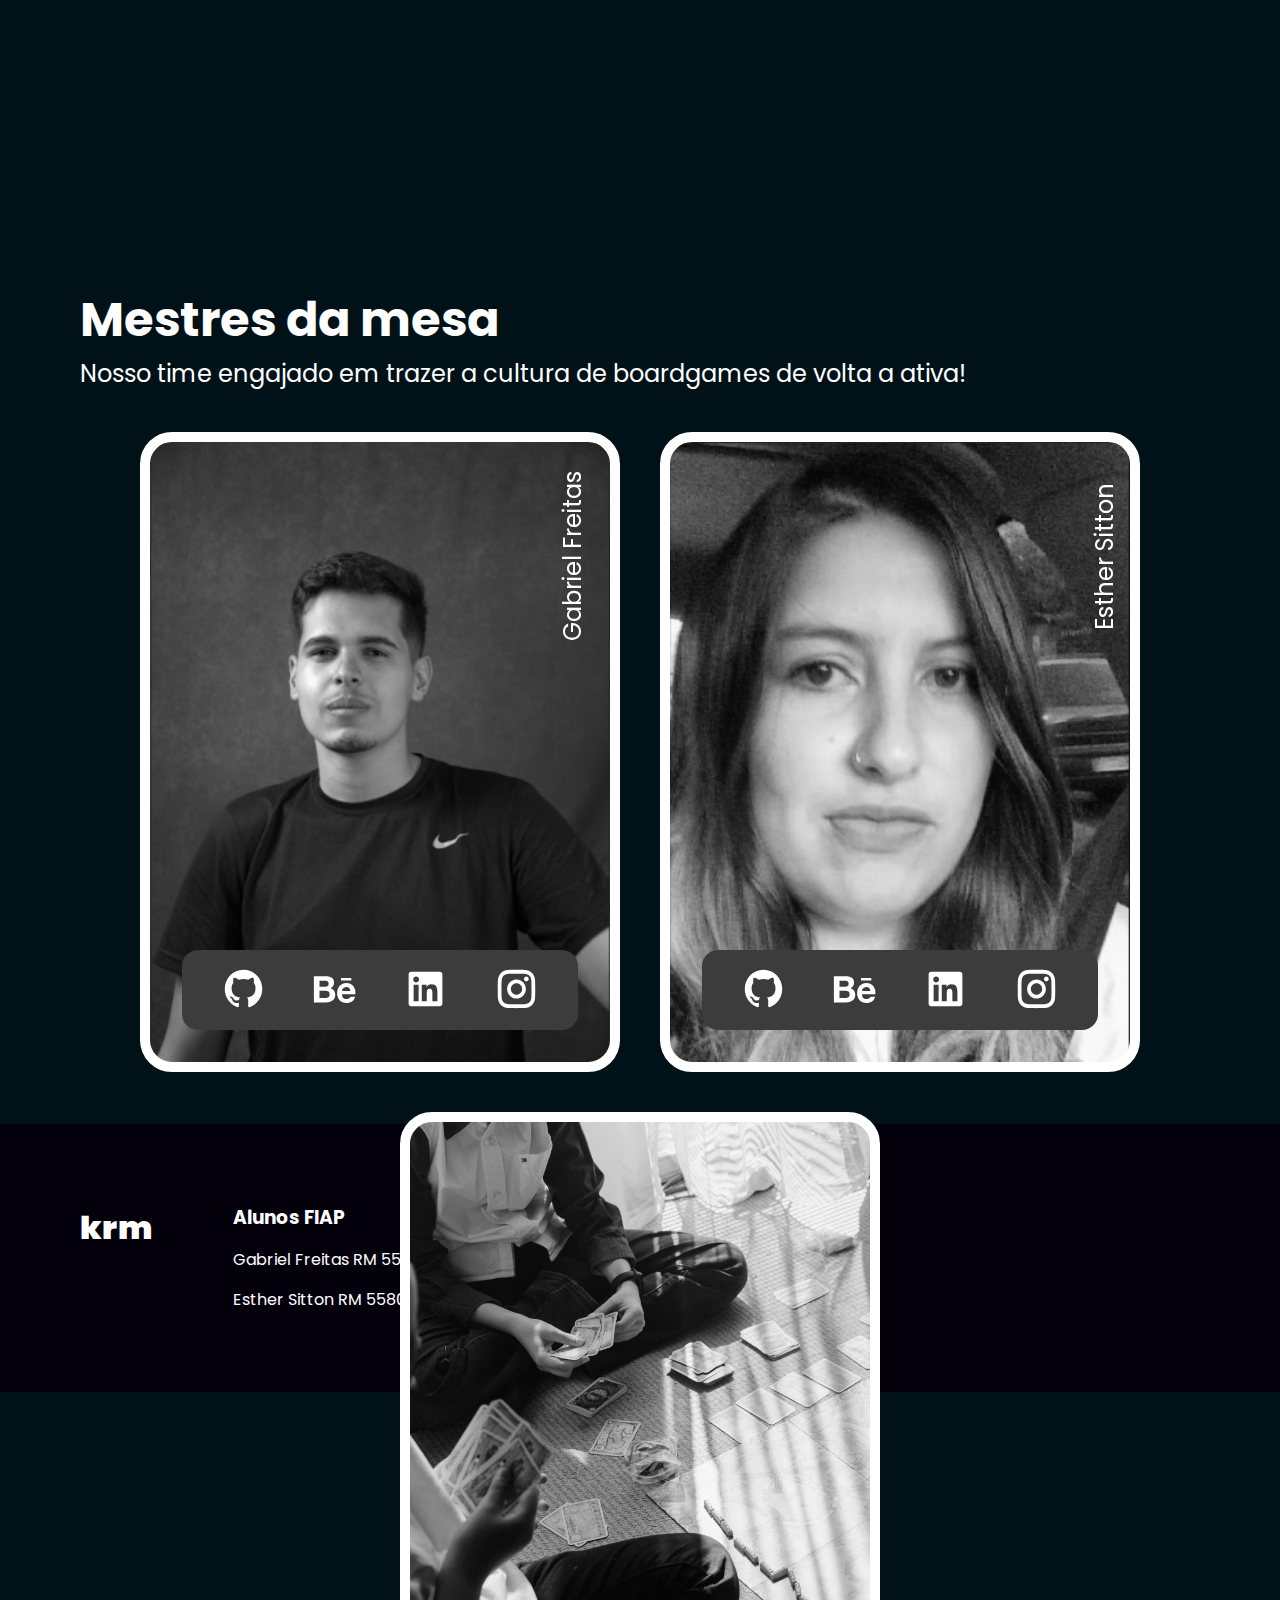
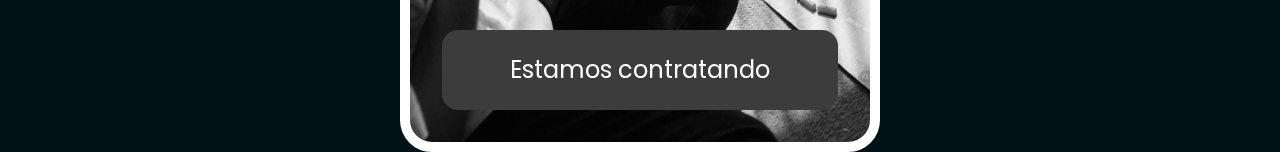
==== commit 50d880be: "V1.1" ====
--- a/index.html
+++ b/index.html
@@ -77,7 +77,6 @@
                     <img src="/images/jogo-raids-inicio.png" alt="Jogo Raids">
                 </a>
             </div>
-
             <div class="box">
                 <a href="Pages/conspiracy.html" alt="Jogo Conspiracy">
                     <img src="/images/jogo-conspiracy-inicio.png" alt="Jogo Conspiracy">
@@ -89,55 +88,54 @@
                 </a>
             </div>
     </div>
-    
         </div>
         </div>
     </section>
 <!---Section Biblioteca-End-->
 <!---Section Profile-->
-    <section class="section-base masters">
-        <div>
-            <h2>Mestres da mesa</h2>
-            <p>Nosso time engajado em trazer a cultura de boardgames de volta a ativa!</p>
+<section class="section-base masters">
+    <div>
+        <h2>Mestres da mesa</h2>
+        <p>Nosso time engajado em trazer a cultura de boardgames de volta a ativa!</p>
+    </div>
+    <div class="profiles" style="cursor: pointer;">
+        <div class="profile-card" onclick="window.location='Pages/perfil-gabriel.html';">
+        <p>Gabriel Freitas</p>
+        <div class="box-social">
+            <ul>
+                <li> <a href="https://github.com/GabrielUXBR" target="_blank"> <img src="icons/github-fill.svg" alt="github"> </a>
+                </li>
+                <li> <a href="behance.net/GabrieFreitas" target="_blank"> <img src="/icons/behance-fill.svg" alt="Behance"> </a>
+                </li>                    
+                <li> <a href="https://www.linkedin.com/in/gabriel-freitas-391772218/" target="_blank"> <img src="/icons/linkedin-box-fill.svg" alt="LinkedIn"> </a>
+                </li>                    
+                <li> <a href="https://www.instagram.com/gabriel.uxbr/" target="_blank"> <img src="/icons/instagram-line.svg" alt="Instagram"> </a>
+                </li>
+            </ul>
         </div>
-        <div class="profiles">
-            <div class="profile-card">
-            <p>Gabriel Freitas</p>
+        </div>
+        <div class="profile-card profile-card-esther" onclick="window.location='/Pages/perfil-esther.html';" style="cursor: pointer;">
+            <p>Esther Sitton</p>
             <div class="box-social">
                 <ul>
-                    <li> <a href="https://github.com/GabrielUXBR" target="_blank"> <img src="icons/github-fill.svg" alt="github"> </a>
+                    <li> <a href="https://github.com/esitton" target="_blank"> <img src="icons/github-fill.svg" alt="github"> </a>
                     </li>
-                    <li> <a href="behance.net/GabrieFreitas" target="_blank"> <img src="/icons/behance-fill.svg" alt="Behance"> </a>
+                    <li> <a href="https://www.behance.net/esthersitton" target="_blank"> <img src="/icons/behance-fill.svg" alt="Behance"> </a>
                     </li>                    
-                    <li> <a href="https://www.linkedin.com/in/gabriel-freitas-391772218/" target="_blank"> <img src="/icons/linkedin-box-fill.svg" alt="LinkedIn"> </a>
+                    <li> <a href="https://www.linkedin.com/in/esthersitton" target="_blank"> <img src="/icons/linkedin-box-fill.svg" alt="LinkedIn"> </a>
                     </li>                    
-                    <li> <a href="https://www.instagram.com/gabriel.uxbr/" target="_blank"> <img src="/icons/instagram-line.svg" alt="Instagram"> </a>
+                    <li> <a href="https://www.instagram.com/estherzinha" target="_blank"> <img src="/icons/instagram-line.svg" alt="Instagram"> </a>
                     </li>
                 </ul>
             </div>
-            </div>
-            <div class="profile-card profile-card-esther">
-                <p>Esther Sitton</p>
-                <div class="box-social">
-                    <ul>
-                        <li> <a href="https://github.com/esitton" target="_blank"> <img src="icons/github-fill.svg" alt="github"> </a>
-                        </li>
-                        <li> <a href="https://www.behance.net/esthersitton" target="_blank"> <img src="/icons/behance-fill.svg" alt="Behance"> </a>
-                        </li>                    
-                        <li> <a href="https://www.linkedin.com/in/esthersitton" target="_blank"> <img src="/icons/linkedin-box-fill.svg" alt="LinkedIn"> </a>
-                        </li>                    
-                        <li> <a href="https://www.instagram.com/estherzinha" target="_blank"> <img src="/icons/instagram-line.svg" alt="Instagram"> </a>
-                        </li>
-                    </ul>
-                </div>
-            </div>
-            <div class="profile-card-none">
-                <div class="box-social">
-                    <p>Estamos contratando</p>
-                </div>
+        </div>
+        <div class="profile-card-none">
+            <div class="box-social">
+                <p>Estamos contratando</p>
             </div>
         </div>
-    </section>
+    </div>
+</section>
 <!---Section Profile-End-->
 <script src="/index.js"></script>
 </body>
--- a/css/style.css
+++ b/css/style.css
@@ -27,13 +27,12 @@
 
 .img-tabletop {
     display: flex;
-    flex-wrap: wrap;
     gap: 40px;
 }
 
 .box {
     display: flex;
-    width: 300px;
+    width:auto;
     flex-direction: row;
     gap: 40px;
     margin: 4px;
@@ -42,7 +41,7 @@
 }
 .box:hover{
         z-index: 10;
-        transform: scale(1.3);
+        transform: scale(1.2);
 }
 .box,
 .box img {
@@ -51,7 +50,6 @@
 
 .img-tabletop img {
     border-radius: 1.25rem;
-    
 }
 
 /* Profile */
@@ -224,4 +222,100 @@
     display: flex;
     flex-direction: column;
     gap: 1rem;
-}+}
+
+/*Masters*/
+
+.profile-card-masters {
+    display: flex;
+    width: 12rem;
+    height: 18rem;
+    padding: 2rem 2rem;
+    border: 10px solid #fff;
+    border-radius: 2rem;
+    background-image: url(/images/perfil-gabriel.png);
+    background-size: cover;
+    background-repeat: no-repeat;
+    filter: saturate(100%);
+}
+
+.profile-card-masters-esther {
+    display: flex;
+    width: 12rem;
+    height: 18rem;
+    padding: 2rem 2rem;
+    border: 10px solid #fff;
+    border-radius: 2rem;
+    background-image: url(/images/perfil-esther.png);
+    background-size: cover;
+    background-repeat: no-repeat;
+    filter: saturate(100%);
+}
+
+.hero-text-masters {
+    display: flex;
+    flex-direction: row;
+    gap: 2.5em;
+    z-index: 1;
+}
+
+.hero-text-masters h1 {
+    font-size: 6rem;
+    line-height: 1em;
+}
+
+.hero-text-masters p {
+    font-size: 2rem;
+    font-weight: 400;
+}
+
+.gaming-list li {
+    display: flex; 
+    flex-direction: column;
+    justify-content: space-between; 
+    margin-bottom: 1rem; 
+}
+
+.gaming-list p {
+    margin-right: 2rem;
+}
+
+.gaming-list h3 {
+    font-size: 3.3rem;
+    color: var(--color-blue);
+    line-height: 3rem;
+}
+
+.profile-hero {
+    display: flex;
+    flex-direction: column;
+    justify-content: center;
+}
+
+/* Sobre mim */
+
+
+.div-text ul {
+    flex-direction: column;
+}
+
+/* badges */
+
+
+.badges h3 {
+    display: flex;
+    font-size: 2rem;
+    font-weight: 400;
+}
+
+
+.badges li p{
+    justify-content: center;
+    align-items: center;
+}
+
+
+.badges p {
+    font-size: 1rem;
+    text-align: center;
+}
